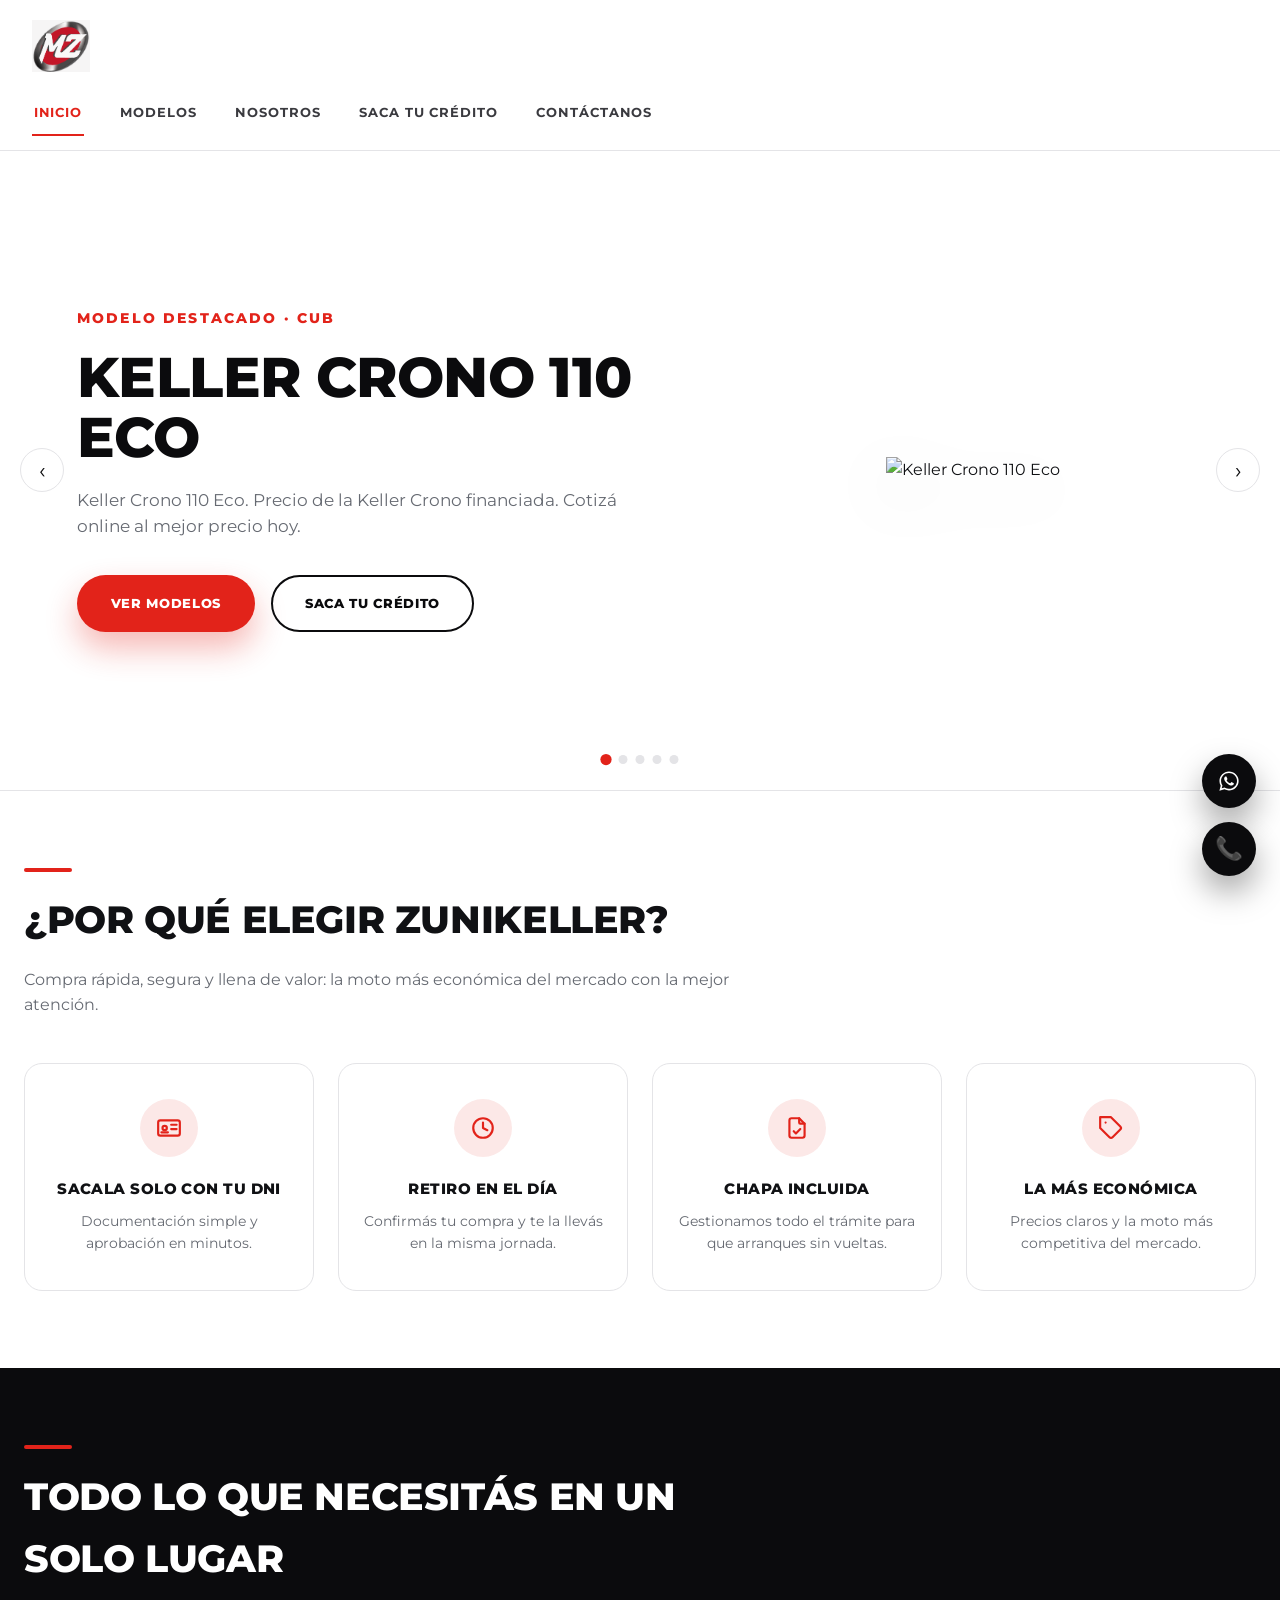
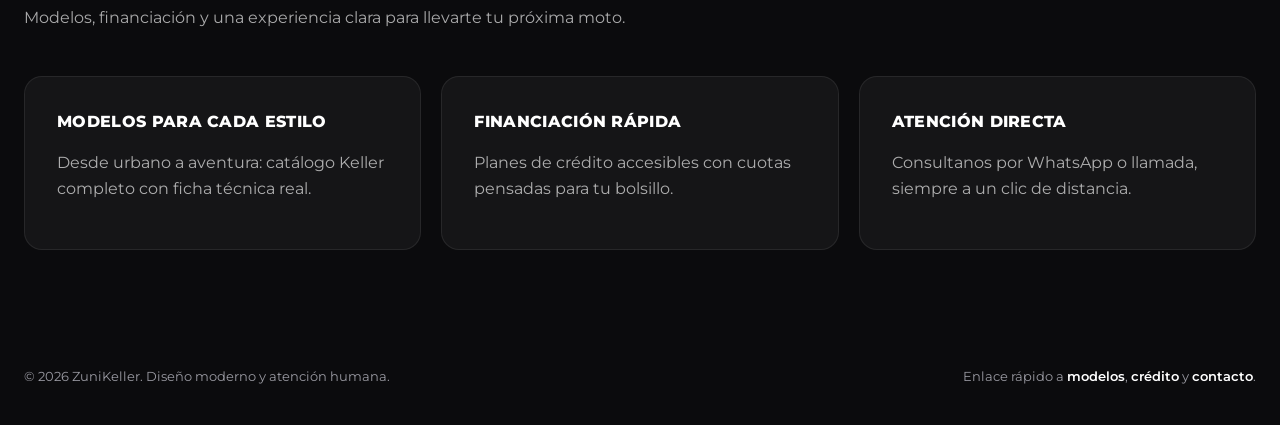
==== index.html @ f671c8bb "Initial commit: sitio ZUNIKELLER Co-Authored-By: Claude Sonnet 5 <noreply@anthropic.com>" ====
<!DOCTYPE html>
<html lang="es">
<head>
  <meta charset="UTF-8">
  <meta name="viewport" content="width=device-width, initial-scale=1.0">
  <title>ZuniKeller | Tu moto hoy</title>
  <meta name="description" content="ZuniKeller: motos Keller con crédito solo con tu DNI, retiro en el día y chapa incluida. La moto más económica del mercado.">
  <link rel="canonical" href="https://zunikeller.com/">
  <link rel="preconnect" href="https://fonts.googleapis.com">
  <link rel="preconnect" href="https://fonts.gstatic.com" crossorigin>
  <link href="https://fonts.googleapis.com/css2?family=Montserrat:wght@400;600;700;800&display=swap" rel="stylesheet">
  <link rel="stylesheet" href="styles.css">
</head>
<body class="page-shell">
  <header class="site-header">
    <nav class="navbar">
      <a class="brand" href="index.html"><img src="motozuni-icon.png" alt="Motozuni"></a>
      <div class="menu">
        <a href="index.html">Inicio</a>
        <a href="modelos.html">Modelos</a>
        <a href="nosotros.html">Nosotros</a>
        <a href="credito.html">Saca tu crédito</a>
        <a href="contacto.html">Contáctanos</a>
      </div>
    </nav>
  </header>

  <main>
    <section class="hero-banner" id="heroCarousel">
      <div class="hero-arrows">
        <button class="hero-arrow" data-dir="-1" aria-label="Modelo anterior">&#8249;</button>
        <button class="hero-arrow" data-dir="1" aria-label="Modelo siguiente">&#8250;</button>
      </div>
      <div class="hero-banner-inner">
        <div class="hero-text">
          <p class="hero-eyebrow">Motos con estilo y crédito simple</p>
          <h1>La calle te espera. Estrena tu moto con ZuniKeller.</h1>
          <p class="hero-sub">Comprá con solo tu DNI, retirá el mismo día y llevate la chapa incluida. Catálogo Keller completo, siempre actualizado.</p>
          <div class="hero-actions">
            <a class="button" href="modelos.html">Ver modelos</a>
            <a class="link-button light" href="credito.html">Saca tu crédito</a>
          </div>
        </div>
        <div class="hero-image-wrap">
          <img class="hero-image" src="" alt="" hidden>
        </div>
      </div>
      <div class="hero-dots"></div>
    </section>

    <section class="section benefits" id="beneficios">
      <div class="section-heading">
        <span class="section-kicker"></span>
        <h2>¿Por qué elegir ZuniKeller?</h2>
        <p>Compra rápida, segura y llena de valor: la moto más económica del mercado con la mejor atención.</p>
      </div>
      <div class="benefits-grid">
        <div class="benefit-card">
          <div class="benefit-icon">
            <svg viewBox="0 0 24 24" fill="none" stroke="currentColor" stroke-width="2" stroke-linecap="round" stroke-linejoin="round"><rect x="2" y="5" width="20" height="14" rx="2"></rect><circle cx="8" cy="12" r="2"></circle><line x1="14" y1="9" x2="19" y2="9"></line><line x1="14" y1="13" x2="19" y2="13"></line><line x1="5" y1="16" x2="11" y2="16"></line></svg>
          </div>
          <h3>Sacala solo con tu DNI</h3>
          <p>Documentación simple y aprobación en minutos.</p>
        </div>
        <div class="benefit-card">
          <div class="benefit-icon">
            <svg viewBox="0 0 24 24" fill="none" stroke="currentColor" stroke-width="2" stroke-linecap="round" stroke-linejoin="round"><circle cx="12" cy="12" r="9"></circle><polyline points="12 7 12 12 16 14"></polyline></svg>
          </div>
          <h3>Retiro en el día</h3>
          <p>Confirmás tu compra y te la llevás en la misma jornada.</p>
        </div>
        <div class="benefit-card">
          <div class="benefit-icon">
            <svg viewBox="0 0 24 24" fill="none" stroke="currentColor" stroke-width="2" stroke-linecap="round" stroke-linejoin="round"><path d="M14 3v4a1 1 0 0 0 1 1h4"></path><path d="M17 21H7a2 2 0 0 1-2-2V5a2 2 0 0 1 2-2h7l5 5v11a2 2 0 0 1-2 2Z"></path><path d="m9 15 2 2 4-4"></path></svg>
          </div>
          <h3>Chapa incluida</h3>
          <p>Gestionamos todo el trámite para que arranques sin vueltas.</p>
        </div>
        <div class="benefit-card">
          <div class="benefit-icon">
            <svg viewBox="0 0 24 24" fill="none" stroke="currentColor" stroke-width="2" stroke-linecap="round" stroke-linejoin="round"><path d="m20.59 13.41-7.17 7.17a2 2 0 0 1-2.83 0L2 12V2h10l8.59 8.59a2 2 0 0 1 0 2.82Z"></path><line x1="7" y1="7" x2="7.01" y2="7"></line></svg>
          </div>
          <h3>La más económica</h3>
          <p>Precios claros y la moto más competitiva del mercado.</p>
        </div>
      </div>
    </section>

    <section class="section section-dark" id="acerca">
      <div class="section-heading">
        <span class="section-kicker"></span>
        <h2>Todo lo que necesitás en un solo lugar</h2>
        <p>Modelos, financiación y una experiencia clara para llevarte tu próxima moto.</p>
      </div>
      <div class="cards grid-3">
        <article class="card">
          <h3>Modelos para cada estilo</h3>
          <p>Desde urbano a aventura: catálogo Keller completo con ficha técnica real.</p>
        </article>
        <article class="card">
          <h3>Financiación rápida</h3>
          <p>Planes de crédito accesibles con cuotas pensadas para tu bolsillo.</p>
        </article>
        <article class="card">
          <h3>Atención directa</h3>
          <p>Consultanos por WhatsApp o llamada, siempre a un clic de distancia.</p>
        </article>
      </div>
    </section>
  </main>

  <footer class="footer">
    <div class="footer-inner">
      <small>© 2026 ZuniKeller. Diseño moderno y atención humana.</small>
      <small>Enlace rápido a <a href="modelos.html">modelos</a>, <a href="credito.html">crédito</a> y <a href="contacto.html">contacto</a>.</small>
    </div>
  </footer>

  <div class="fixed-actions">
    <a href="#" target="_blank" rel="noopener" data-whatsapp-link data-whatsapp-message="Quiero más información." title="WhatsApp" aria-label="WhatsApp"><svg viewBox="0 0 448 512" width="22" height="22" fill="currentColor" aria-hidden="true"><path d="M380.9 97.1C339 55.1 283.2 32 223.9 32c-122.4 0-222 99.6-222 222 0 39.1 10.2 77.3 29.6 111L0 480l117.7-30.9c32.4 17.7 68.9 27 106.1 27h.1c122.3 0 224.1-99.6 224.1-222 0-59.3-25.2-115-67.1-157zm-157 341.6c-33.2 0-65.7-8.9-94-25.7l-6.7-4-69.8 18.3L72 359.2l-4.4-7c-18.5-29.4-28.2-63.3-28.2-98.2 0-101.7 82.8-184.5 184.6-184.5 49.3 0 95.6 19.2 130.4 54.1 34.8 34.9 56.2 81.2 56.1 130.5 0 101.8-84.9 184.6-186.6 184.6zm101.2-138.2c-5.5-2.8-32.8-16.2-37.9-18-5.1-1.9-8.8-2.8-12.5 2.8-3.7 5.6-14.3 18-17.6 21.8-3.2 3.7-6.5 4.2-12 1.4-32.4-16.2-53.6-28.9-75-65.6-5.7-9.8 5.7-9.1 16.3-30.3 1.8-3.7.9-6.9-.5-9.7-1.4-2.8-12.5-30.1-17.1-41.2-4.5-10.8-9.1-9.3-12.5-9.5-3.2-.2-6.9-.2-10.6-.2-3.7 0-9.7 1.4-14.8 6.9-5.1 5.6-19.4 19-19.4 46.3 0 27.3 19.9 53.7 22.6 57.4 2.8 3.7 39.1 59.7 94.8 83.8 35.2 15.2 49 16.5 66.6 13.9 10.7-1.6 32.8-13.4 37.4-26.4 4.6-13 4.6-24.1 3.2-26.4-1.3-2.5-5-3.9-10.5-6.6z"></path></svg></a>
    <a href="#" data-call-link title="Llamar">📞</a>
  </div>
  <script src="app.js"></script>
</body>
</html>
---- styles.css ----
:root {
  --red: #e2231a;
  --red-dark: #b81b14;
  --black: #0b0b0d;
  --dark: #151517;
  --grey-100: #f6f6f7;
  --grey-300: #e4e4e7;
  --text: #101114;
  --muted: #666a72;
  --white: #ffffff;
  --shadow: 0 20px 45px rgba(0, 0, 0, 0.1);
  font-family: "Montserrat", Inter, system-ui, -apple-system, BlinkMacSystemFont, "Segoe UI", sans-serif;
}

* {
  box-sizing: border-box;
}

html {
  scroll-behavior: smooth;
}

body {
  margin: 0;
  background: var(--white);
  color: var(--text);
  line-height: 1.6;
}

img {
  max-width: 100%;
  display: block;
}

a {
  color: inherit;
  text-decoration: none;
}

button,
input,
textarea {
  font: inherit;
}

.page-shell {
  min-height: 100vh;
  display: flex;
  flex-direction: column;
}

/* Header / nav */

.site-header {
  position: sticky;
  top: 0;
  z-index: 50;
  background: var(--white);
  border-bottom: 1px solid var(--grey-300);
}

.navbar {
  position: relative;
  max-width: 1400px;
  margin: 0 auto;
  padding: 20px 32px;
  display: flex;
  align-items: center;
  gap: 1.5rem;
}

.brand {
  display: flex;
  align-items: center;
  flex-shrink: 0;
}

.brand img {
  display: block;
  height: 52px;
  width: auto;
}

.menu {
  position: absolute;
  left: 50%;
  top: 50%;
  transform: translate(-50%, -50%);
  max-width: calc(100% - 140px);
  display: flex;
  align-items: center;
  justify-content: center;
  gap: 2.2rem;
  flex-wrap: wrap;
}

.menu a {
  position: relative;
  padding: 0.4rem 0.1rem;
  color: #3a3a3f;
  font-weight: 700;
  font-size: 0.82rem;
  text-transform: uppercase;
  letter-spacing: 0.07em;
  transition: color 0.2s ease;
}

.menu a::after {
  content: "";
  position: absolute;
  left: 0;
  right: 0;
  bottom: -6px;
  height: 2px;
  background: var(--red);
  transform: scaleX(0);
  transform-origin: left;
  transition: transform 0.2s ease;
}

.menu a.active,
.menu a:hover {
  color: var(--red);
}

.menu a.active::after,
.menu a:hover::after {
  transform: scaleX(1);
}

/* Buttons */

.button,
.link-button {
  display: inline-flex;
  align-items: center;
  justify-content: center;
  border-radius: 999px;
  border: 2px solid transparent;
  padding: 1rem 2rem;
  font-weight: 800;
  font-size: 0.82rem;
  text-transform: uppercase;
  letter-spacing: 0.05em;
  cursor: pointer;
  transition: transform 0.2s ease, background 0.2s ease, color 0.2s ease, box-shadow 0.2s ease;
}

.button {
  background: var(--red);
  color: var(--white);
  box-shadow: 0 16px 32px rgba(226, 35, 26, 0.32);
}

.button:hover {
  background: var(--red-dark);
  transform: translateY(-2px);
}

.link-button {
  border-color: var(--black);
  color: var(--black);
  background: transparent;
}

.link-button:hover {
  background: var(--black);
  color: var(--white);
  transform: translateY(-2px);
}

.link-button.light {
  border-color: var(--black);
  color: var(--black);
}

.link-button.light:hover {
  background: var(--black);
  color: var(--white);
}

/* Hero banner */

.hero-banner {
  position: relative;
  background: var(--white);
  color: var(--text);
  overflow: hidden;
  min-height: min(640px, 88vh);
  display: flex;
  align-items: center;
  border-bottom: 1px solid var(--grey-300);
}

.hero-banner-inner {
  position: relative;
  max-width: 1400px;
  width: 100%;
  margin: 0 auto;
  padding: clamp(2.5rem, 6vw, 5rem) clamp(24px, 6vw, 88px);
  display: grid;
  grid-template-columns: minmax(0, 1fr) minmax(320px, 460px);
  gap: 2.5rem;
  align-items: center;
}

.hero-banner-inner.single {
  grid-template-columns: minmax(0, 720px);
}

.hero-eyebrow {
  font-weight: 800;
  color: var(--red);
  text-transform: uppercase;
  letter-spacing: 0.16em;
  font-size: 0.85rem;
  margin: 0 0 1.1rem;
}

.hero-text h1 {
  margin: 0;
  color: var(--black);
  font-size: clamp(2.3rem, 4.4vw, 3.6rem);
  line-height: 1.05;
  text-transform: uppercase;
  font-weight: 800;
  letter-spacing: -0.01em;
}

.hero-sub {
  margin: 1.3rem 0 0;
  color: var(--muted);
  font-size: 1.05rem;
  max-width: 560px;
}

.hero-actions {
  margin-top: 2.2rem;
  display: flex;
  flex-wrap: wrap;
  gap: 1rem;
}

.hero-image-wrap {
  position: relative;
  display: flex;
  align-items: center;
  justify-content: center;
  min-height: 320px;
}

.hero-image {
  position: relative;
  max-width: 100%;
  max-height: 380px;
  width: auto;
  margin: 0 auto;
  filter: drop-shadow(0 20px 30px rgba(0, 0, 0, 0.15));
  transition: opacity 0.35s ease, transform 0.35s ease;
}

.hero-text {
  transition: opacity 0.35s ease, transform 0.35s ease;
}

.hero-fade .hero-text,
.hero-fade .hero-image {
  opacity: 0;
  transform: translateY(8px);
}

.hero-arrows {
  position: absolute;
  inset: 0;
  display: flex;
  align-items: center;
  justify-content: space-between;
  padding: 0 20px;
  z-index: 3;
  pointer-events: none;
}

.hero-arrow {
  pointer-events: all;
  width: 44px;
  height: 44px;
  border-radius: 50%;
  border: 1px solid var(--grey-300);
  background: var(--white);
  color: var(--black);
  font-size: 1.4rem;
  line-height: 1;
  cursor: pointer;
  transition: background 0.2s ease, border-color 0.2s ease, color 0.2s ease;
}

.hero-arrow:hover {
  background: var(--red);
  border-color: var(--red);
  color: var(--white);
}

.hero-dots {
  position: absolute;
  bottom: 1.6rem;
  left: 50%;
  transform: translateX(-50%);
  display: flex;
  gap: 0.5rem;
  z-index: 3;
}

.hero-dots button {
  width: 9px;
  height: 9px;
  border-radius: 50%;
  border: none;
  background: var(--grey-300);
  cursor: pointer;
  padding: 0;
  transition: background 0.2s ease, transform 0.2s ease;
}

.hero-dots button.active {
  background: var(--red);
  transform: scale(1.25);
}

/* Sections */

.section {
  max-width: 1300px;
  width: 100%;
  margin: 0 auto;
  padding: clamp(3.5rem, 6vw, 5.5rem) 24px;
}

.section-heading {
  max-width: 720px;
  margin-bottom: 2.8rem;
}

.section-kicker {
  display: block;
  width: 48px;
  height: 4px;
  border-radius: 2px;
  background: var(--red);
  margin-bottom: 1.1rem;
}

.section h2 {
  font-size: clamp(1.9rem, 3vw, 2.5rem);
  margin: 0 0 0.9rem;
  text-transform: uppercase;
  font-weight: 800;
  letter-spacing: -0.01em;
}

.section p {
  max-width: 720px;
  color: var(--muted);
}

/* Benefits */

.benefits-grid {
  display: grid;
  gap: 1.5rem;
  grid-template-columns: repeat(4, minmax(0, 1fr));
}

.benefit-card {
  text-align: center;
  padding: 2.2rem 1.3rem;
  border-radius: 18px;
  border: 1px solid var(--grey-300);
  background: var(--white);
  transition: box-shadow 0.25s ease, transform 0.25s ease, border-color 0.25s ease;
}

.benefit-card:hover {
  box-shadow: var(--shadow);
  transform: translateY(-4px);
  border-color: transparent;
}

.benefit-icon {
  width: 58px;
  height: 58px;
  margin: 0 auto 1.3rem;
  display: flex;
  align-items: center;
  justify-content: center;
  border-radius: 50%;
  background: rgba(226, 35, 26, 0.1);
  color: var(--red);
}

.benefit-icon svg {
  width: 26px;
  height: 26px;
}

.benefit-card h3 {
  margin: 0 0 0.55rem;
  font-size: 0.92rem;
  text-transform: uppercase;
  font-weight: 800;
  letter-spacing: 0.03em;
}

.benefit-card p {
  margin: 0;
  color: var(--muted);
  font-size: 0.88rem;
}

/* Generic cards */

.cards {
  display: grid;
  gap: 1.25rem;
}

.grid-3 {
  grid-template-columns: repeat(3, minmax(0, 1fr));
}

.card {
  padding: 2rem;
  border-radius: 18px;
  background: var(--white);
  border: 1px solid var(--grey-300);
  transition: box-shadow 0.25s ease, transform 0.25s ease, border-color 0.25s ease;
}

.card:hover {
  box-shadow: var(--shadow);
  transform: translateY(-4px);
  border-color: transparent;
}

.card h3 {
  margin-top: 0;
  text-transform: uppercase;
  font-size: 1rem;
  font-weight: 800;
  letter-spacing: 0.02em;
}

.card p {
  color: var(--muted);
}

.section-dark {
  background: var(--black);
  color: var(--white);
}

.section-dark p,
.section-dark .card p {
  color: rgba(255, 255, 255, 0.65);
}

.section-dark .card {
  background: var(--dark);
  border-color: rgba(255, 255, 255, 0.08);
}

/* Lead form */

.lead-form {
  max-width: 640px;
  display: grid;
  gap: 1.2rem;
  background: var(--white);
  border: 1px solid var(--grey-300);
  border-radius: 20px;
  padding: 2rem;
}

.form-row {
  display: grid;
  grid-template-columns: repeat(2, minmax(0, 1fr));
  gap: 1.2rem;
}

.form-field {
  display: flex;
  flex-direction: column;
  gap: 0.5rem;
}

.form-field label {
  font-size: 0.78rem;
  font-weight: 800;
  text-transform: uppercase;
  letter-spacing: 0.04em;
  color: var(--text);
}

.form-field input,
.form-field select {
  padding: 0.85rem 1rem;
  border-radius: 10px;
  border: 2px solid var(--grey-300);
  background: var(--white);
  color: var(--text);
  font-size: 0.95rem;
  font-family: inherit;
}

.form-field input:focus,
.form-field select:focus {
  outline: none;
  border-color: var(--red);
}

.lead-form .button {
  justify-self: start;
  border: none;
}

.form-note {
  margin: 0;
  font-size: 0.82rem;
  color: var(--muted);
}

@media (max-width: 640px) {
  .form-row {
    grid-template-columns: 1fr;
  }
}

/* Branches */

.branch-search {
  max-width: 420px;
  margin-bottom: 2rem;
}

.branch-search input {
  width: 100%;
  padding: 0.9rem 1.2rem;
  border-radius: 999px;
  border: 2px solid var(--black);
  background: var(--white);
  color: var(--text);
  font-size: 0.95rem;
  font-family: inherit;
}

.branch-search input:focus {
  outline: none;
  border-color: var(--red);
}

.branch-grid {
  display: grid;
  gap: 1.2rem;
  grid-template-columns: repeat(auto-fill, minmax(280px, 1fr));
}

.branch-card {
  display: flex;
  flex-direction: column;
  gap: 0.6rem;
  padding: 1.6rem;
  border-radius: 18px;
  border: 1px solid var(--grey-300);
  background: var(--white);
  transition: box-shadow 0.25s ease, transform 0.25s ease, border-color 0.25s ease;
}

.branch-card:hover {
  box-shadow: var(--shadow);
  transform: translateY(-4px);
  border-color: transparent;
}

.branch-badge {
  align-self: flex-start;
  padding: 0.3rem 0.75rem;
  border-radius: 999px;
  background: rgba(226, 35, 26, 0.1);
  color: var(--red);
  font-size: 0.68rem;
  font-weight: 800;
  text-transform: uppercase;
  letter-spacing: 0.05em;
}

.branch-card h3 {
  margin: 0;
  font-size: 1rem;
  text-transform: uppercase;
  font-weight: 800;
  letter-spacing: -0.005em;
}

.branch-address {
  margin: 0;
  color: var(--muted);
  font-size: 0.9rem;
}

.branch-actions {
  display: flex;
  gap: 0.6rem;
  flex-wrap: wrap;
  margin-top: 0.4rem;
}

.branch-actions .link-button {
  padding: 0.55rem 1rem;
  font-size: 0.72rem;
}

.branch-empty {
  padding: 1.6rem;
  color: var(--muted);
  border: 1px dashed var(--grey-300);
  border-radius: 16px;
}

/* Footer */

.footer {
  background: var(--black);
  border-top: none;
  padding: 2.4rem 24px;
  margin-top: auto;
}

.footer .footer-inner {
  max-width: 1300px;
  margin: 0 auto;
  display: flex;
  justify-content: space-between;
  flex-wrap: wrap;
  gap: 1rem;
}

.footer small {
  color: #9a9aa2;
}

.footer a {
  color: var(--white);
  font-weight: 600;
}

.footer a:hover {
  color: var(--red);
}

/* Fixed actions */

.fixed-actions {
  position: fixed;
  right: 24px;
  bottom: 24px;
  display: flex;
  flex-direction: column;
  gap: 0.85rem;
  z-index: 60;
}

.fixed-actions a {
  display: inline-flex;
  align-items: center;
  justify-content: center;
  width: 54px;
  height: 54px;
  border-radius: 50%;
  background: var(--black);
  color: var(--white);
  border: none;
  font-size: 1.4rem;
  box-shadow: 0 16px 32px rgba(0, 0, 0, 0.35);
  transition: background 0.2s ease, transform 0.2s ease;
}

.fixed-actions a:hover {
  background: var(--red);
  transform: translateY(-2px);
}

.fixed-actions a.is-disabled {
  opacity: 0.4;
  cursor: not-allowed;
}

.fixed-actions a.is-disabled:hover {
  background: var(--black);
  transform: none;
}

/* Catalog */

.catalog-wrapper {
  display: grid;
  gap: 1.5rem;
}

.catalog-filters {
  display: flex;
  align-items: center;
  justify-content: space-between;
  flex-wrap: wrap;
  gap: 1rem;
}

.catalog-count {
  font-weight: 700;
  color: var(--muted);
  font-size: 0.9rem;
  text-transform: uppercase;
  letter-spacing: 0.04em;
}

.catalog-select {
  padding: 0.75rem 1.2rem;
  border-radius: 999px;
  border: 2px solid var(--black);
  background: var(--white);
  color: var(--black);
  font-weight: 700;
  font-size: 0.82rem;
  text-transform: uppercase;
  letter-spacing: 0.04em;
  cursor: pointer;
}

.catalog-select:focus {
  outline: none;
  border-color: var(--red);
}

.catalog-list {
  display: grid;
  gap: 1.5rem;
  grid-template-columns: repeat(auto-fill, minmax(300px, 1fr));
}

.product-card {
  display: flex;
  flex-direction: column;
  overflow: hidden;
  background: var(--white);
  border-radius: 20px;
  border: 1px solid var(--grey-300);
  transition: box-shadow 0.25s ease, transform 0.25s ease;
}

.product-card:hover {
  box-shadow: var(--shadow);
  transform: translateY(-4px);
}

.product-media {
  position: relative;
  aspect-ratio: 4 / 3;
  background: var(--grey-100);
}

.product-media img {
  width: 100%;
  height: 100%;
  object-fit: cover;
}

.product-media-placeholder {
  width: 100%;
  height: 100%;
  display: flex;
  align-items: center;
  justify-content: center;
  color: var(--muted);
  font-size: 0.9rem;
}

.product-badge {
  position: absolute;
  top: 0.9rem;
  left: 0.9rem;
  padding: 0.35rem 0.85rem;
  border-radius: 999px;
  background: var(--red);
  color: var(--white);
  font-size: 0.72rem;
  font-weight: 800;
  text-transform: uppercase;
  letter-spacing: 0.06em;
}

.product-body {
  padding: 1.6rem 1.6rem 0.5rem;
  display: flex;
  flex-direction: column;
  gap: 0.9rem;
  flex: 1;
}

.product-card h3 {
  margin: 0;
  text-transform: uppercase;
  font-size: 1.05rem;
  font-weight: 800;
  letter-spacing: -0.005em;
}

.product-desc {
  margin: 0;
  color: var(--muted);
  font-size: 0.92rem;
}

.product-card .meta {
  display: grid;
  gap: 0.5rem;
}

.product-card .meta span {
  font-size: 0.88rem;
  color: var(--muted);
}

.product-details {
  border-top: 1px dashed var(--grey-300);
  padding-top: 0.9rem;
}

.product-details summary {
  cursor: pointer;
  font-weight: 800;
  color: var(--red);
  text-transform: uppercase;
  font-size: 0.8rem;
  letter-spacing: 0.03em;
}

.product-details p {
  color: var(--muted);
  font-size: 0.9rem;
}

.product-actions {
  display: flex;
  gap: 0.7rem;
  flex-wrap: wrap;
  padding: 1.4rem 1.6rem 1.6rem;
  margin-top: auto;
}

.product-actions .button,
.product-actions .link-button {
  padding: 0.75rem 1.3rem;
  font-size: 0.78rem;
}

/* Responsive */

@media (max-width: 1300px) {
  .navbar {
    flex-wrap: wrap;
  }

  .menu {
    position: static;
    transform: none;
    max-width: 100%;
    width: 100%;
    justify-content: flex-start;
  }
}

@media (max-width: 980px) {
  .hero-banner-inner {
    grid-template-columns: 1fr;
    text-align: center;
  }

  .hero-actions {
    justify-content: center;
  }

  .hero-sub {
    margin-left: auto;
    margin-right: auto;
  }

  .hero-image-wrap {
    order: -1;
  }

  .benefits-grid,
  .grid-3 {
    grid-template-columns: repeat(2, minmax(0, 1fr));
  }
}

@media (max-width: 680px) {
  .navbar {
    padding: 16px 18px;
    flex-wrap: wrap;
  }

  .menu {
    gap: 1.2rem;
  }

  .hero-banner {
    min-height: auto;
  }

  .hero-banner-inner {
    padding-top: 3.5rem;
    padding-bottom: 3.5rem;
  }

  .hero-arrows {
    display: none;
  }

  .fixed-actions {
    right: 16px;
    bottom: 16px;
  }

  .benefits-grid,
  .grid-3 {
    grid-template-columns: 1fr;
  }
}
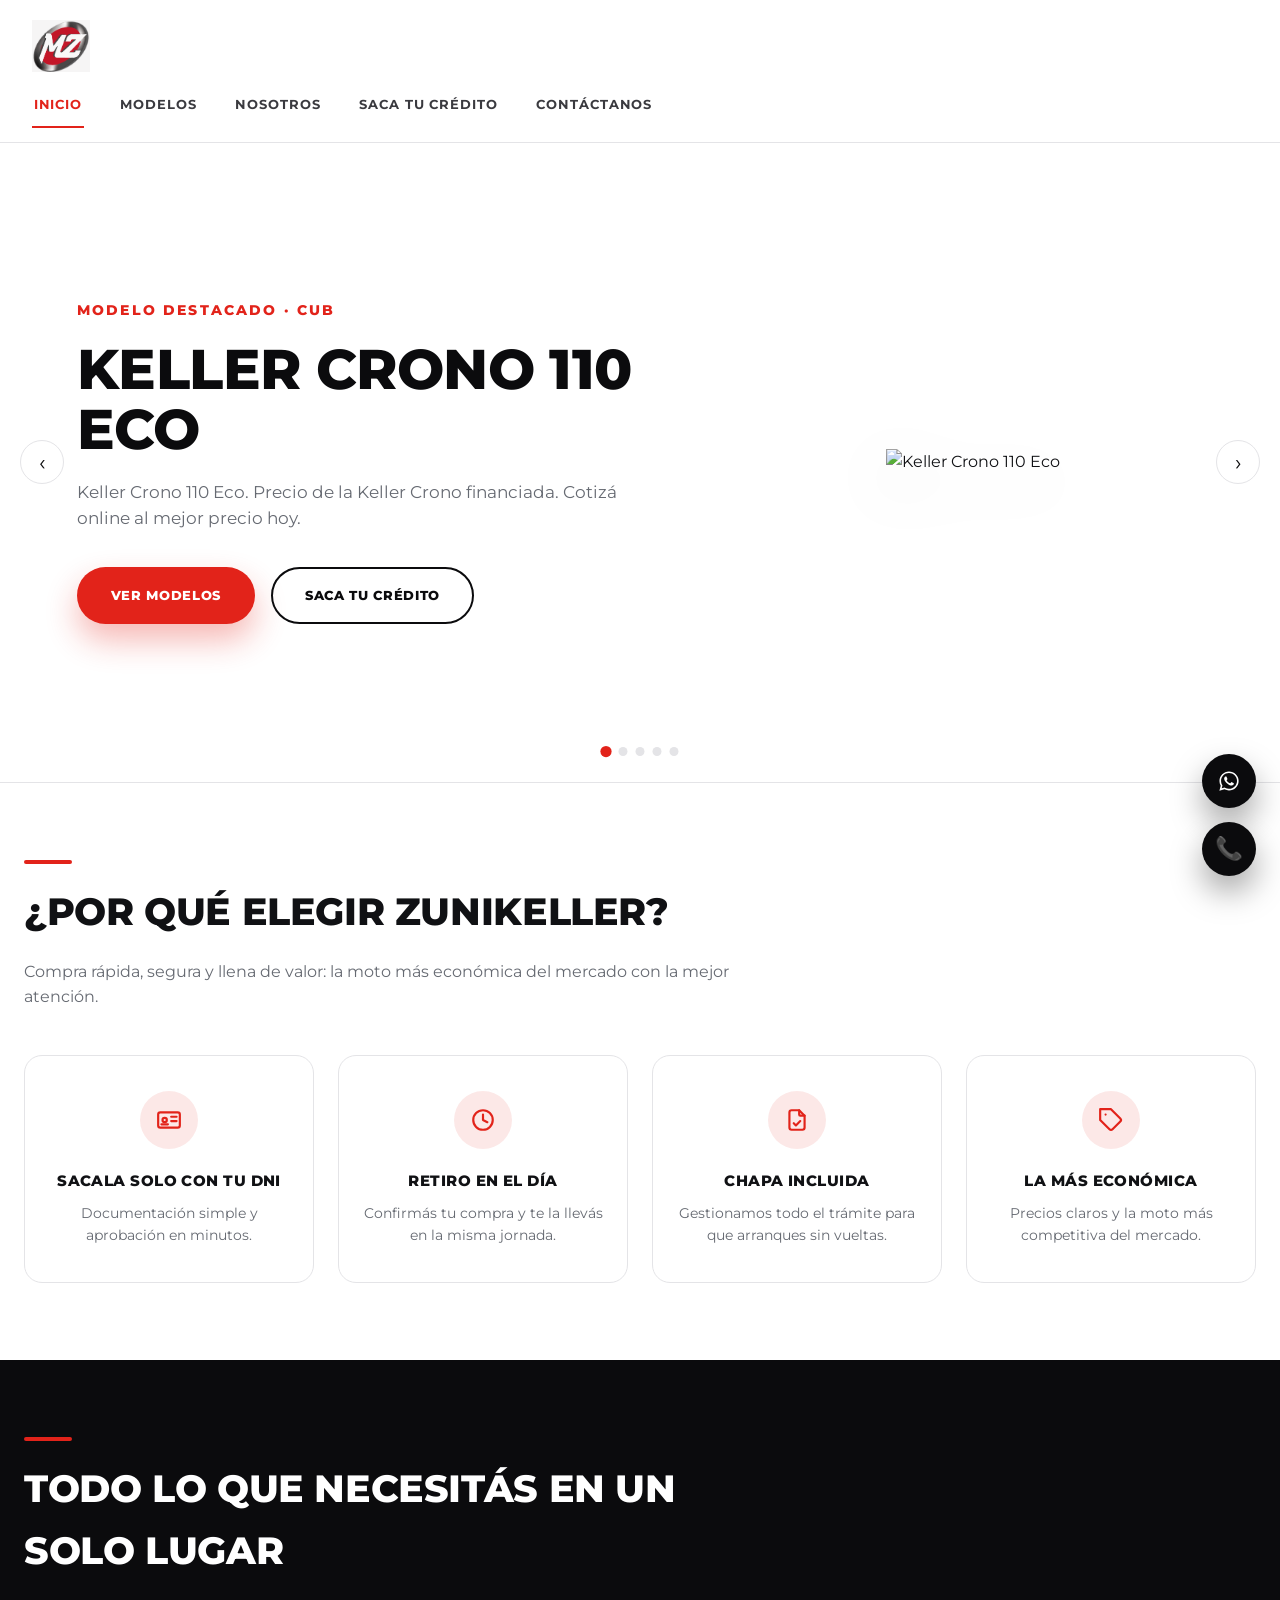
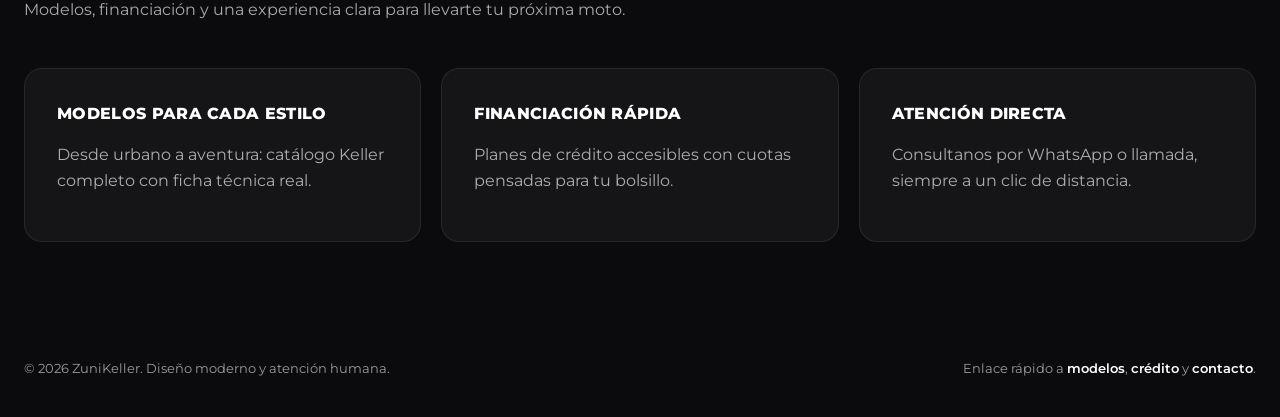
==== commit da1a8ca3: "Corregir imagenes de perfil, seccion oscura full-width, responsive y flujo de leads - Elegir siempre" ====
--- a/index.html
+++ b/index.html
@@ -4,6 +4,7 @@
   <meta charset="UTF-8">
   <meta name="viewport" content="width=device-width, initial-scale=1.0">
   <title>ZuniKeller | Tu moto hoy</title>
+  <link rel="icon" type="image/png" href="motozuni-icon.png">
   <meta name="description" content="ZuniKeller: motos Keller con crédito solo con tu DNI, retiro en el día y chapa incluida. La moto más económica del mercado.">
   <link rel="canonical" href="https://zunikeller.com/">
   <link rel="preconnect" href="https://fonts.googleapis.com">
@@ -19,8 +20,8 @@
         <a href="index.html">Inicio</a>
         <a href="modelos.html">Modelos</a>
         <a href="nosotros.html">Nosotros</a>
-        <a href="credito.html">Saca tu crédito</a>
-        <a href="contacto.html">Contáctanos</a>
+        <a href="credito.html#formulario">Saca tu crédito</a>
+        <a href="contacto.html#formulario">Contáctanos</a>
       </div>
     </nav>
   </header>
@@ -38,7 +39,7 @@
           <p class="hero-sub">Comprá con solo tu DNI, retirá el mismo día y llevate la chapa incluida. Catálogo Keller completo, siempre actualizado.</p>
           <div class="hero-actions">
             <a class="button" href="modelos.html">Ver modelos</a>
-            <a class="link-button light" href="credito.html">Saca tu crédito</a>
+            <a class="link-button light" href="credito.html#formulario">Saca tu crédito</a>
           </div>
         </div>
         <div class="hero-image-wrap">
@@ -87,24 +88,26 @@
     </section>
 
     <section class="section section-dark" id="acerca">
-      <div class="section-heading">
-        <span class="section-kicker"></span>
-        <h2>Todo lo que necesitás en un solo lugar</h2>
-        <p>Modelos, financiación y una experiencia clara para llevarte tu próxima moto.</p>
-      </div>
-      <div class="cards grid-3">
-        <article class="card">
-          <h3>Modelos para cada estilo</h3>
-          <p>Desde urbano a aventura: catálogo Keller completo con ficha técnica real.</p>
-        </article>
-        <article class="card">
-          <h3>Financiación rápida</h3>
-          <p>Planes de crédito accesibles con cuotas pensadas para tu bolsillo.</p>
-        </article>
-        <article class="card">
-          <h3>Atención directa</h3>
-          <p>Consultanos por WhatsApp o llamada, siempre a un clic de distancia.</p>
-        </article>
+      <div class="section-inner">
+        <div class="section-heading">
+          <span class="section-kicker"></span>
+          <h2>Todo lo que necesitás en un solo lugar</h2>
+          <p>Modelos, financiación y una experiencia clara para llevarte tu próxima moto.</p>
+        </div>
+        <div class="cards grid-3">
+          <article class="card">
+            <h3>Modelos para cada estilo</h3>
+            <p>Desde urbano a aventura: catálogo Keller completo con ficha técnica real.</p>
+          </article>
+          <article class="card">
+            <h3>Financiación rápida</h3>
+            <p>Planes de crédito accesibles con cuotas pensadas para tu bolsillo.</p>
+          </article>
+          <article class="card">
+            <h3>Atención directa</h3>
+            <p>Consultanos por WhatsApp o llamada, siempre a un clic de distancia.</p>
+          </article>
+        </div>
       </div>
     </section>
   </main>
@@ -112,7 +115,7 @@
   <footer class="footer">
     <div class="footer-inner">
       <small>© 2026 ZuniKeller. Diseño moderno y atención humana.</small>
-      <small>Enlace rápido a <a href="modelos.html">modelos</a>, <a href="credito.html">crédito</a> y <a href="contacto.html">contacto</a>.</small>
+      <small>Enlace rápido a <a href="modelos.html">modelos</a>, <a href="credito.html#formulario">crédito</a> y <a href="contacto.html#formulario">contacto</a>.</small>
     </div>
   </footer>
 
--- a/styles.css
+++ b/styles.css
@@ -60,13 +60,13 @@
 }
 
 .navbar {
-  position: relative;
   max-width: 1400px;
   margin: 0 auto;
   padding: 20px 32px;
   display: flex;
   align-items: center;
-  gap: 1.5rem;
+  flex-wrap: wrap;
+  gap: 1rem 1.5rem;
 }
 
 .brand {
@@ -82,16 +82,12 @@
 }
 
 .menu {
-  position: absolute;
-  left: 50%;
-  top: 50%;
-  transform: translate(-50%, -50%);
-  max-width: calc(100% - 140px);
   display: flex;
   align-items: center;
   justify-content: center;
   gap: 2.2rem;
   flex-wrap: wrap;
+  flex: 1 1 auto;
 }
 
 .menu a {
@@ -454,8 +450,17 @@
 }
 
 .section-dark {
+  max-width: none;
+  width: 100%;
+  padding: 0;
   background: var(--black);
   color: var(--white);
+}
+
+.section-dark .section-inner {
+  max-width: 1300px;
+  margin: 0 auto;
+  padding: clamp(3.5rem, 6vw, 5.5rem) 24px;
 }
 
 .section-dark p,
@@ -528,6 +533,14 @@
   color: var(--muted);
 }
 
+@media (max-width: 680px) {
+  .lead-form {
+    /* Deja libre la esquina inferior derecha: ahí flotan siempre los botones
+       fijos de WhatsApp/llamada y sin este margen tapan el campo y roban el tap. */
+    padding-right: calc(2rem + 46px);
+  }
+}
+
 @media (max-width: 640px) {
   .form-row {
     grid-template-columns: 1fr;
@@ -560,7 +573,7 @@
 .branch-grid {
   display: grid;
   gap: 1.2rem;
-  grid-template-columns: repeat(auto-fill, minmax(280px, 1fr));
+  grid-template-columns: repeat(auto-fill, minmax(min(280px, 100%), 1fr));
 }
 
 .branch-card {
@@ -742,7 +755,7 @@
 .catalog-list {
   display: grid;
   gap: 1.5rem;
-  grid-template-columns: repeat(auto-fill, minmax(300px, 1fr));
+  grid-template-columns: repeat(auto-fill, minmax(min(300px, 100%), 1fr));
 }
 
 .product-card {
@@ -828,23 +841,146 @@
   color: var(--muted);
 }
 
-.product-details {
+.product-card h3 a {
+  color: inherit;
+  transition: color 0.2s ease;
+}
+
+.product-card h3 a:hover {
+  color: var(--red);
+}
+
+.product-link {
+  display: inline-flex;
+  align-items: center;
+  gap: 0.35rem;
   border-top: 1px dashed var(--grey-300);
   padding-top: 0.9rem;
-}
-
-.product-details summary {
   cursor: pointer;
   font-weight: 800;
   color: var(--red);
   text-transform: uppercase;
   font-size: 0.8rem;
   letter-spacing: 0.03em;
-}
-
-.product-details p {
-  color: var(--muted);
+  transition: gap 0.2s ease;
+}
+
+.product-link:hover {
+  gap: 0.6rem;
+}
+
+/* Model detail page */
+
+.breadcrumb {
+  max-width: 1300px;
+  margin: 0 auto 2rem;
+  padding: 0 24px;
+  font-size: 0.82rem;
+  color: var(--muted);
+}
+
+.breadcrumb a {
+  color: var(--muted);
+  font-weight: 600;
+}
+
+.breadcrumb a:hover {
+  color: var(--red);
+}
+
+.model-detail {
+  display: grid;
+  grid-template-columns: minmax(0, 1fr) minmax(320px, 460px);
+  gap: 2.5rem;
+  align-items: start;
+}
+
+.model-gallery-main {
+  aspect-ratio: 4 / 3;
+  border-radius: 20px;
+  overflow: hidden;
+  background: var(--grey-100);
+}
+
+.model-gallery-main img {
+  width: 100%;
+  height: 100%;
+  object-fit: cover;
+}
+
+.model-gallery-thumbs {
+  display: grid;
+  grid-template-columns: repeat(auto-fill, minmax(90px, 1fr));
+  gap: 0.8rem;
+  margin-top: 0.8rem;
+}
+
+.model-gallery-thumbs img {
+  width: 100%;
+  aspect-ratio: 4 / 3;
+  object-fit: cover;
+  border-radius: 12px;
+  background: var(--grey-100);
+}
+
+.model-info {
+  display: flex;
+  flex-direction: column;
+  gap: 1.1rem;
+}
+
+.model-info h1 {
+  margin: 0;
+  text-transform: uppercase;
+  font-size: clamp(1.6rem, 3vw, 2.1rem);
+  font-weight: 800;
+  letter-spacing: -0.01em;
+}
+
+.model-lead {
+  margin: 0;
+  color: var(--muted);
+}
+
+.model-meta-grid {
+  display: grid;
+  grid-template-columns: repeat(auto-fill, minmax(min(180px, 100%), 1fr));
+  gap: 0.7rem 1.2rem;
+}
+
+.model-meta-grid span {
   font-size: 0.9rem;
+  color: var(--muted);
+}
+
+.model-actions {
+  display: flex;
+  flex-wrap: wrap;
+  gap: 0.8rem;
+}
+
+.model-description {
+  margin-top: 3rem;
+  padding-top: 2.5rem;
+  border-top: 1px solid var(--grey-300);
+}
+
+.model-description h2 {
+  font-size: clamp(1.4rem, 2.4vw, 1.8rem);
+  text-transform: uppercase;
+  font-weight: 800;
+  margin: 0 0 1rem;
+}
+
+.model-description p {
+  color: var(--muted);
+  max-width: 900px;
+}
+
+@media (max-width: 900px) {
+  .model-detail {
+    grid-template-columns: 1fr;
+  }
 }
 
 .product-actions {
@@ -864,14 +1000,7 @@
 /* Responsive */
 
 @media (max-width: 1300px) {
-  .navbar {
-    flex-wrap: wrap;
-  }
-
   .menu {
-    position: static;
-    transform: none;
-    max-width: 100%;
     width: 100%;
     justify-content: flex-start;
   }
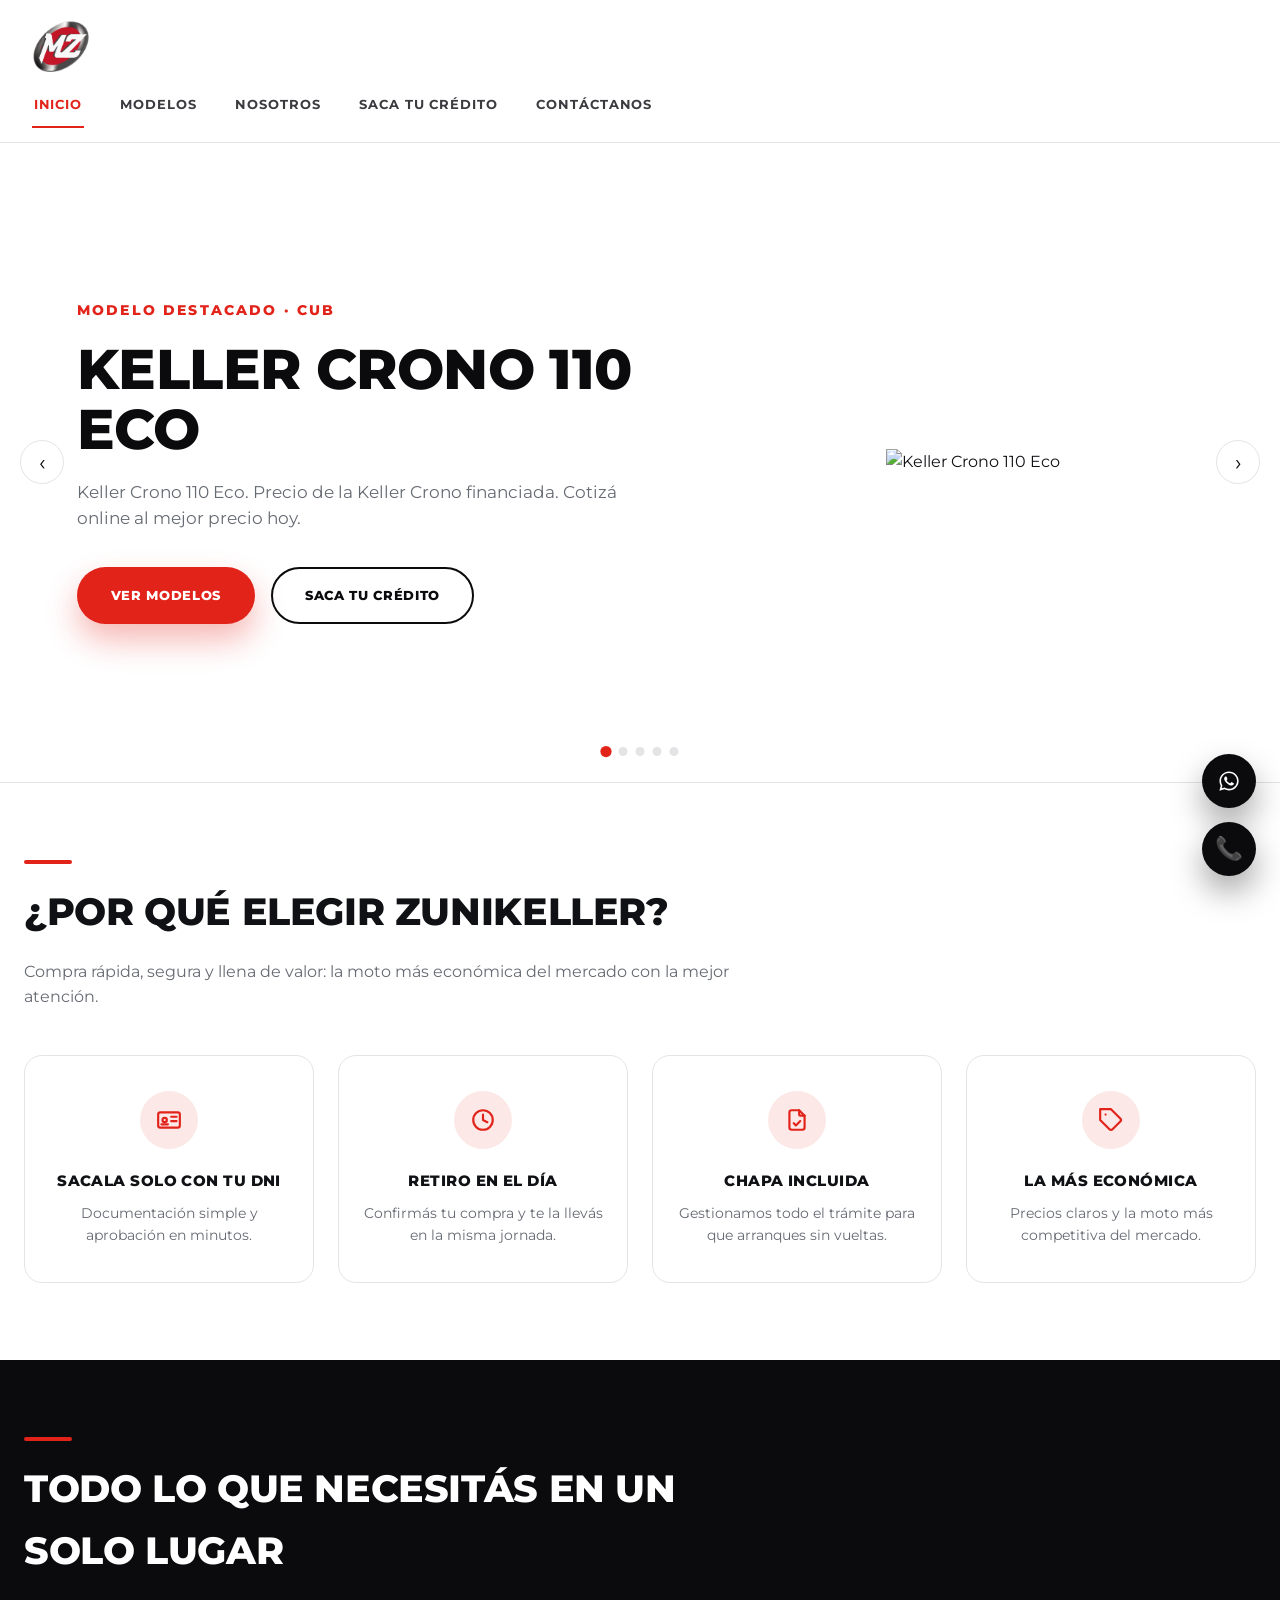
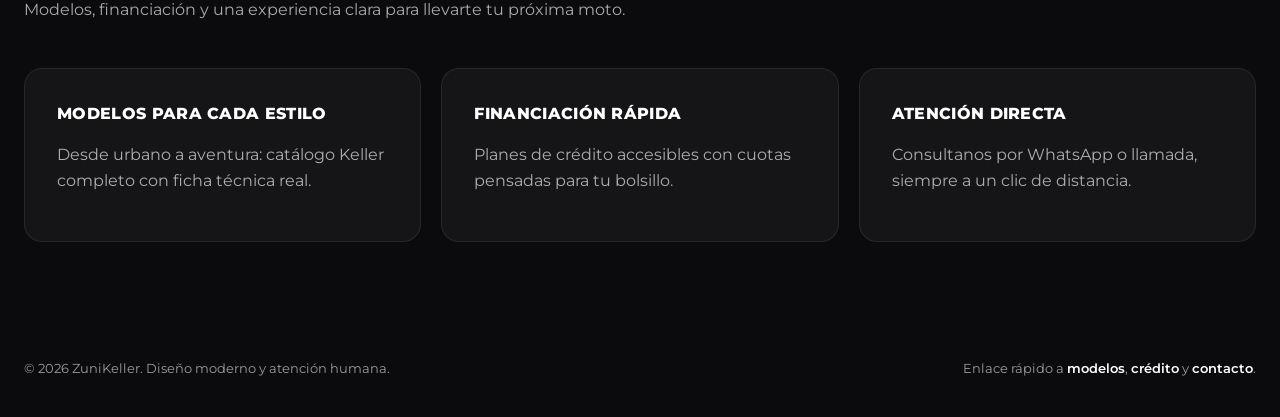
==== commit 4aa92c9e: "Arreglar galeria de fotos, favicon y links de fichas de modelo - Reemplazar icono del header y favic" ====
--- a/index.html
+++ b/index.html
@@ -4,7 +4,7 @@
   <meta charset="UTF-8">
   <meta name="viewport" content="width=device-width, initial-scale=1.0">
   <title>ZuniKeller | Tu moto hoy</title>
-  <link rel="icon" type="image/png" href="motozuni-icon.png">
+  <link rel="icon" type="image/png" href="motozuniIcono.png">
   <meta name="description" content="ZuniKeller: motos Keller con crédito solo con tu DNI, retiro en el día y chapa incluida. La moto más económica del mercado.">
   <link rel="canonical" href="https://zunikeller.com/">
   <link rel="preconnect" href="https://fonts.googleapis.com">
@@ -15,7 +15,7 @@
 <body class="page-shell">
   <header class="site-header">
     <nav class="navbar">
-      <a class="brand" href="index.html"><img src="motozuni-icon.png" alt="Motozuni"></a>
+      <a class="brand" href="index.html"><img src="motozuniIcono.png" alt="Motozuni"></a>
       <div class="menu">
         <a href="index.html">Inicio</a>
         <a href="modelos.html">Modelos</a>
--- a/styles.css
+++ b/styles.css
@@ -251,7 +251,7 @@
   max-height: 380px;
   width: auto;
   margin: 0 auto;
-  filter: drop-shadow(0 20px 30px rgba(0, 0, 0, 0.15));
+  mix-blend-mode: multiply;
   transition: opacity 0.35s ease, transform 0.35s ease;
 }
 
@@ -896,10 +896,41 @@
 }
 
 .model-gallery-main {
+  position: relative;
   aspect-ratio: 4 / 3;
   border-radius: 20px;
   overflow: hidden;
   background: var(--grey-100);
+}
+
+.gallery-arrows {
+  position: absolute;
+  inset: 0;
+  display: flex;
+  align-items: center;
+  justify-content: space-between;
+  padding: 0 14px;
+  pointer-events: none;
+}
+
+.gallery-arrow {
+  pointer-events: all;
+  width: 40px;
+  height: 40px;
+  border-radius: 50%;
+  border: 1px solid var(--grey-300);
+  background: var(--white);
+  color: var(--black);
+  font-size: 1.3rem;
+  line-height: 1;
+  cursor: pointer;
+  transition: background 0.2s ease, border-color 0.2s ease, color 0.2s ease;
+}
+
+.gallery-arrow:hover {
+  background: var(--red);
+  border-color: var(--red);
+  color: var(--white);
 }
 
 .model-gallery-main img {
@@ -921,6 +952,19 @@
   object-fit: cover;
   border-radius: 12px;
   background: var(--grey-100);
+  cursor: pointer;
+  border: 2px solid transparent;
+  opacity: 0.7;
+  transition: border-color 0.2s ease, opacity 0.2s ease;
+}
+
+.model-gallery-thumbs img:hover {
+  opacity: 1;
+}
+
+.model-gallery-thumbs img.active {
+  border-color: var(--red);
+  opacity: 1;
 }
 
 .model-info {
